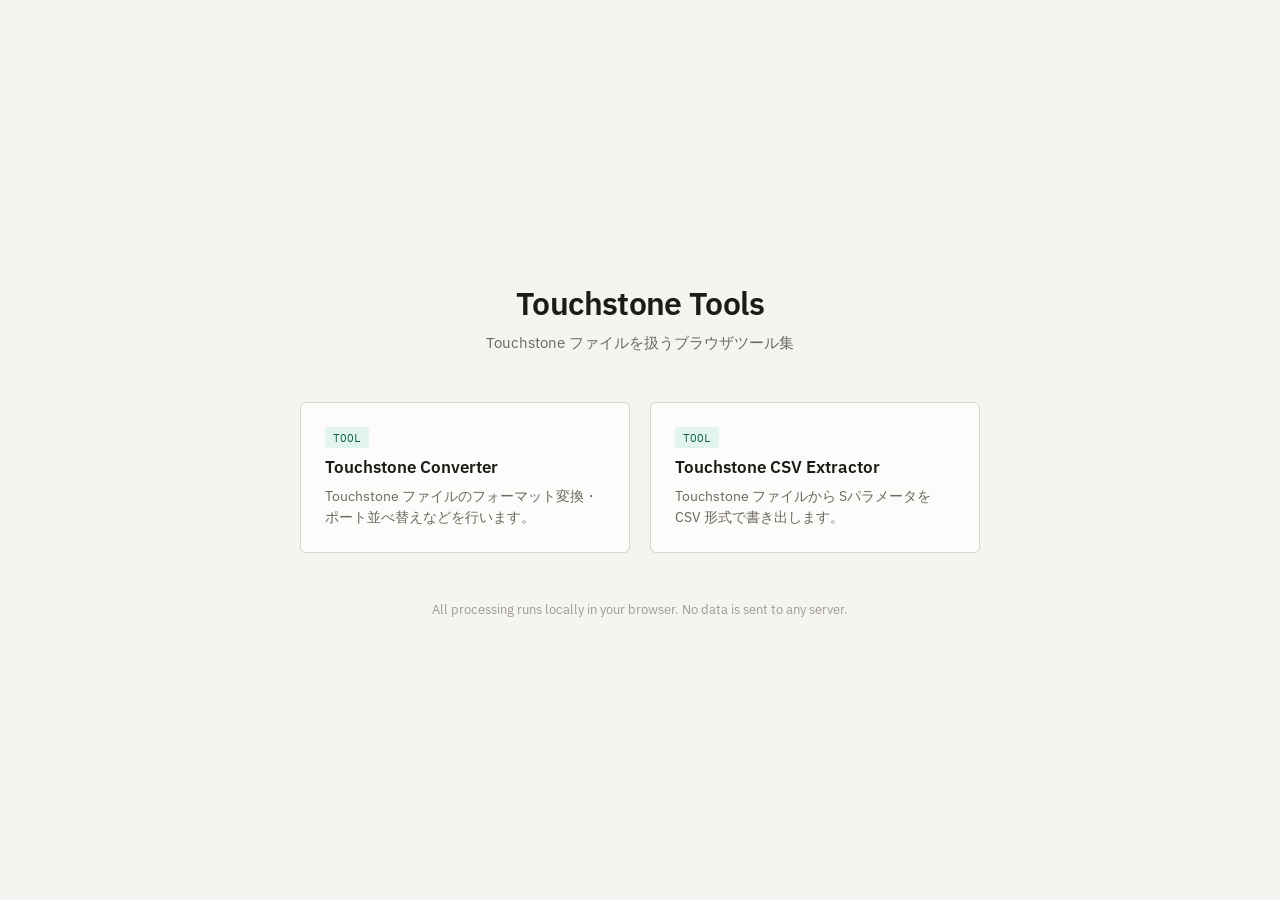
==== index.html @ 4c623be1 "Add index.html as GitHub Pages landing page Links to Touchstone-Converter.html and Touchstone-CSV.ht" ====
<!DOCTYPE html>
<html lang="ja">
<head>
<meta charset="UTF-8">
<meta name="viewport" content="width=device-width, initial-scale=1.0">
<title>Touchstone Tools</title>
<link rel="preconnect" href="https://fonts.googleapis.com">
<link href="https://fonts.googleapis.com/css2?family=IBM+Plex+Mono:wght@400;500&family=IBM+Plex+Sans:wght@400;500;600&display=swap" rel="stylesheet">
<style>
*, *::before, *::after { box-sizing: border-box; margin: 0; padding: 0; }

:root {
  --bg: #F5F4F1;
  --surface: #FDFCFA;
  --border: #D8D5CE;
  --border-mid: #BFBBAF;
  --text: #1C1B18;
  --text-muted: #6B6860;
  --text-faint: #9E9B93;
  --accent: #0A5C47;
  --accent-bg: #E1F5EE;
  --accent-mid: #1D9E75;
  --mono: 'IBM Plex Mono', 'Cascadia Code', 'Menlo', monospace;
  --sans: 'IBM Plex Sans', 'Segoe UI', system-ui, sans-serif;
  --radius: 6px;
}

body {
  font-family: var(--sans);
  background: var(--bg);
  color: var(--text);
  min-height: 100vh;
  display: flex;
  flex-direction: column;
  align-items: center;
  justify-content: center;
  padding: 2rem 1rem;
}

header {
  text-align: center;
  margin-bottom: 3rem;
}

header h1 {
  font-size: 2rem;
  font-weight: 600;
  letter-spacing: -0.02em;
  margin-bottom: 0.5rem;
}

header p {
  color: var(--text-muted);
  font-size: 0.95rem;
}

.tools {
  display: grid;
  grid-template-columns: repeat(auto-fit, minmax(260px, 1fr));
  gap: 1.25rem;
  width: 100%;
  max-width: 680px;
}

.tool-card {
  background: var(--surface);
  border: 1px solid var(--border);
  border-radius: var(--radius);
  padding: 1.5rem;
  text-decoration: none;
  color: inherit;
  transition: border-color 0.15s, box-shadow 0.15s;
  display: flex;
  flex-direction: column;
  gap: 0.5rem;
}

.tool-card:hover {
  border-color: var(--accent-mid);
  box-shadow: 0 2px 8px rgba(10, 92, 71, 0.08);
}

.tool-card .label {
  font-family: var(--mono);
  font-size: 0.7rem;
  color: var(--accent);
  background: var(--accent-bg);
  padding: 0.2rem 0.5rem;
  border-radius: 3px;
  align-self: flex-start;
}

.tool-card h2 {
  font-size: 1.05rem;
  font-weight: 600;
}

.tool-card p {
  font-size: 0.875rem;
  color: var(--text-muted);
  line-height: 1.5;
}

footer {
  margin-top: 3rem;
  font-size: 0.8rem;
  color: var(--text-faint);
}
</style>
</head>
<body>

<header>
  <h1>Touchstone Tools</h1>
  <p>Touchstone ファイルを扱うブラウザツール集</p>
</header>

<div class="tools">
  <a class="tool-card" href="Touchstone-Converter.html">
    <span class="label">TOOL</span>
    <h2>Touchstone Converter</h2>
    <p>Touchstone ファイルのフォーマット変換・ポート並べ替えなどを行います。</p>
  </a>
  <a class="tool-card" href="Touchstone-CSV.html">
    <span class="label">TOOL</span>
    <h2>Touchstone CSV Extractor</h2>
    <p>Touchstone ファイルから Sパラメータを CSV 形式で書き出します。</p>
  </a>
</div>

<footer>All processing runs locally in your browser. No data is sent to any server.</footer>

</body>
</html>
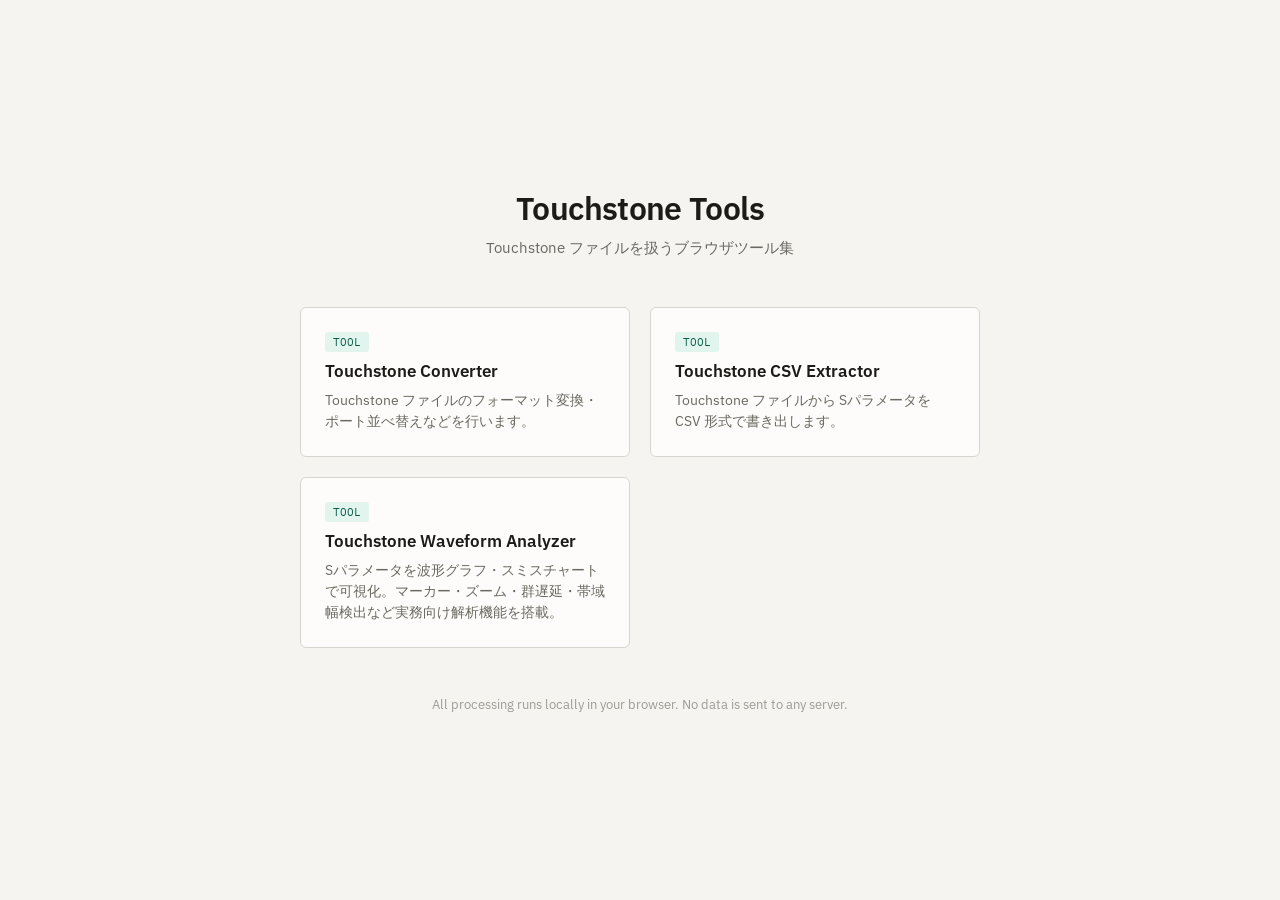
==== commit 011d8bc9: "Add Touchstone Waveform Analyzer tool プロ向け波形確認ツール Touchstone-Waveform.html を新規追加。  主な機能: - 矩形グラフ（dB " ====
--- a/index.html
+++ b/index.html
@@ -126,6 +126,11 @@
     <h2>Touchstone CSV Extractor</h2>
     <p>Touchstone ファイルから Sパラメータを CSV 形式で書き出します。</p>
   </a>
+  <a class="tool-card" href="Touchstone-Waveform.html">
+    <span class="label">TOOL</span>
+    <h2>Touchstone Waveform Analyzer</h2>
+    <p>Sパラメータを波形グラフ・スミスチャートで可視化。マーカー・ズーム・群遅延・帯域幅検出など実務向け解析機能を搭載。</p>
+  </a>
 </div>
 
 <footer>All processing runs locally in your browser. No data is sent to any server.</footer>
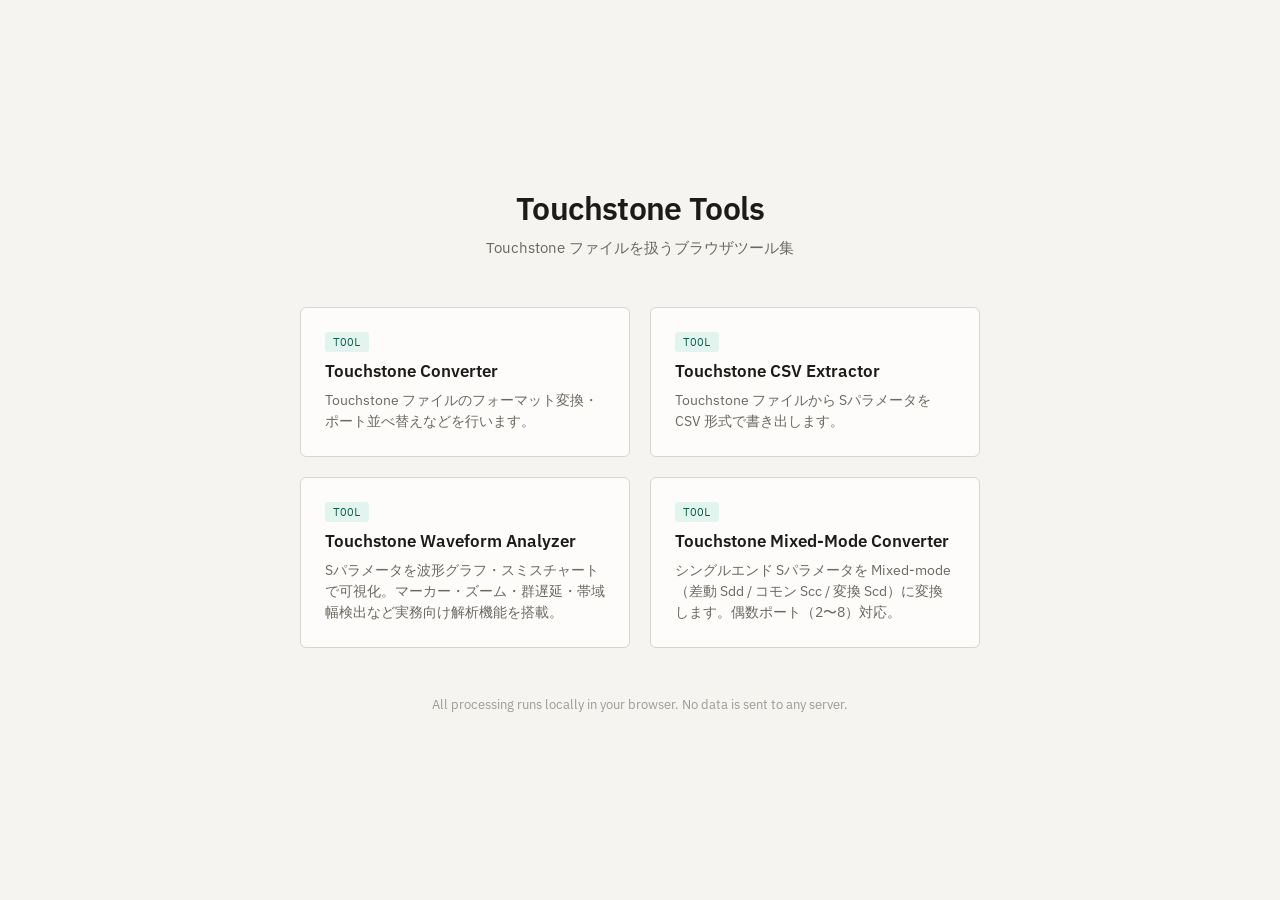
==== commit c934a5f5: "feat: Mixed-mode Sパラメーター変換ツールを追加 シングルエンド Touchstone ファイル（.s2p/.s4p/.s6p/.s8p）を 差動(Sdd)・コモン(Scc)・変換モー" ====
--- a/index.html
+++ b/index.html
@@ -131,6 +131,11 @@
     <h2>Touchstone Waveform Analyzer</h2>
     <p>Sパラメータを波形グラフ・スミスチャートで可視化。マーカー・ズーム・群遅延・帯域幅検出など実務向け解析機能を搭載。</p>
   </a>
+  <a class="tool-card" href="Touchstone-MixedMode.html">
+    <span class="label">TOOL</span>
+    <h2>Touchstone Mixed-Mode Converter</h2>
+    <p>シングルエンド Sパラメータを Mixed-mode（差動 Sdd / コモン Scc / 変換 Scd）に変換します。偶数ポート（2〜8）対応。</p>
+  </a>
 </div>
 
 <footer>All processing runs locally in your browser. No data is sent to any server.</footer>
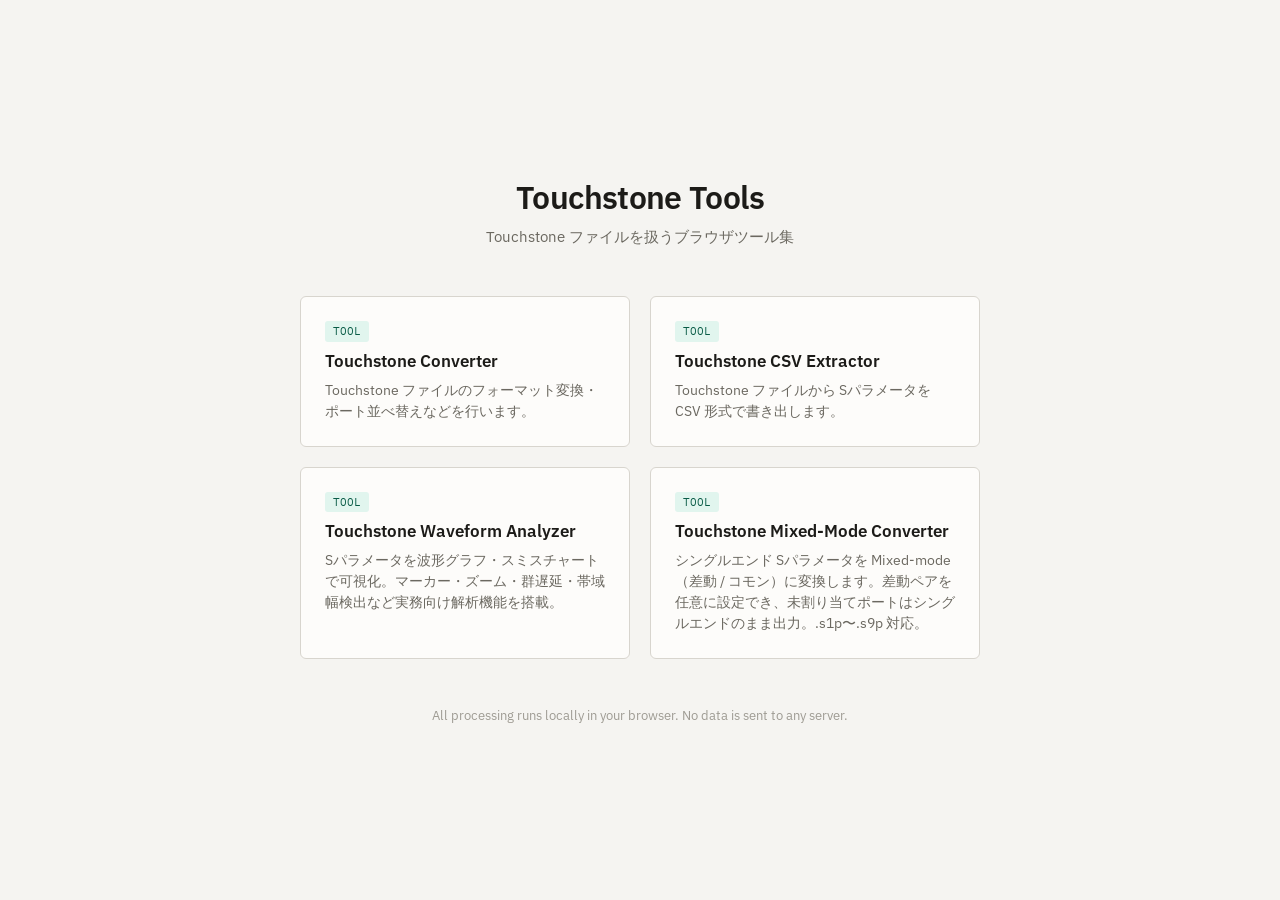
==== commit 4e39791e: "fix: index.htmlのTouchstone MixedMode説明文を修正 誤り: 偶数ポート（2〜8）のみ対応・Sdd/Scc/Scdのみ記載 正: .s1p〜.s9p（奇数ポートも可）・" ====
--- a/index.html
+++ b/index.html
@@ -134,7 +134,7 @@
   <a class="tool-card" href="Touchstone-MixedMode.html">
     <span class="label">TOOL</span>
     <h2>Touchstone Mixed-Mode Converter</h2>
-    <p>シングルエンド Sパラメータを Mixed-mode（差動 Sdd / コモン Scc / 変換 Scd）に変換します。偶数ポート（2〜8）対応。</p>
+    <p>シングルエンド Sパラメータを Mixed-mode（差動 / コモン）に変換します。差動ペアを任意に設定でき、未割り当てポートはシングルエンドのまま出力。.s1p〜.s9p 対応。</p>
   </a>
 </div>
 
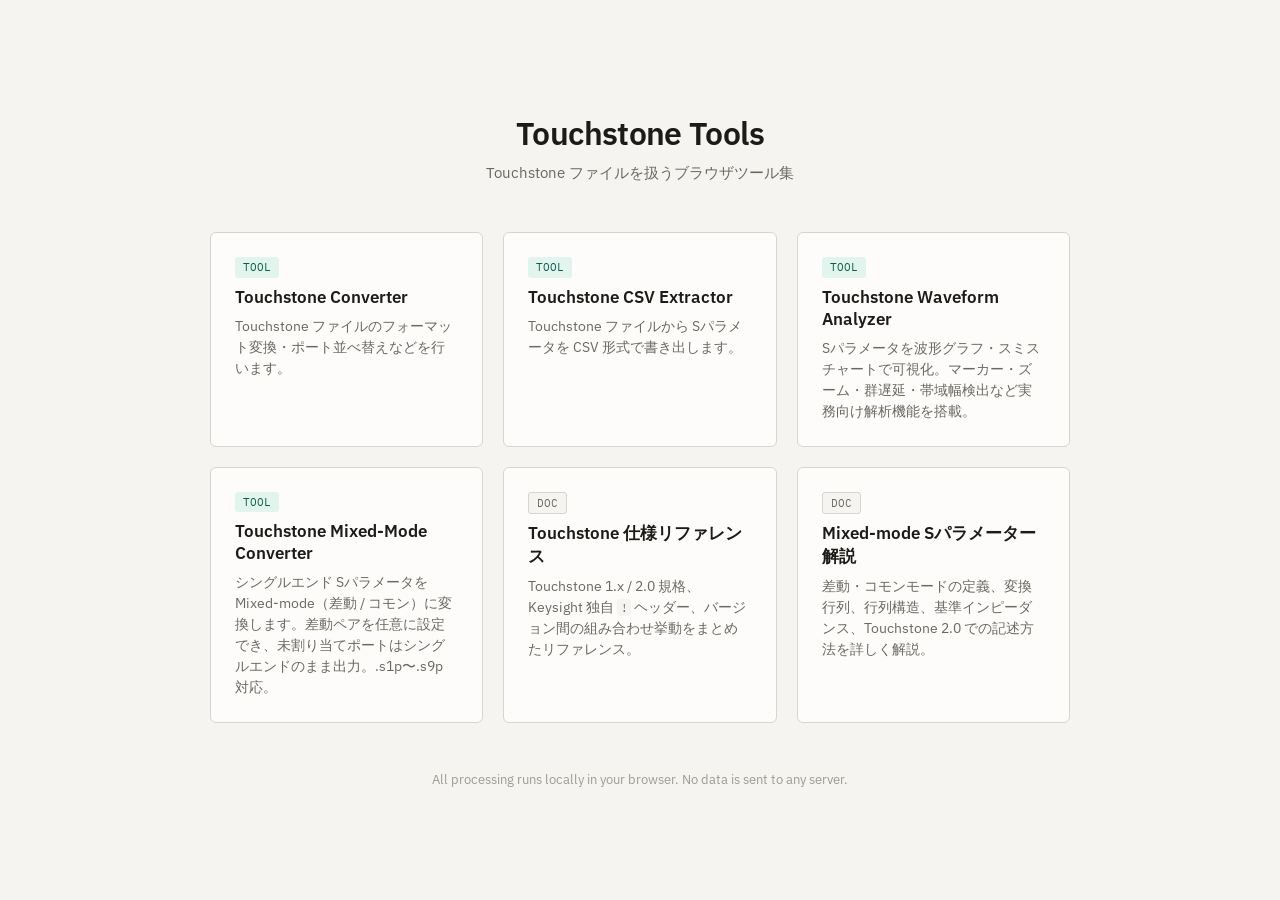
==== commit b401de00: "Add Touchstone spec reference and mixed-mode S-parameter documentation pages Agent-Logs-Url: https:/" ====
--- a/index.html
+++ b/index.html
@@ -59,7 +59,7 @@
   grid-template-columns: repeat(auto-fit, minmax(260px, 1fr));
   gap: 1.25rem;
   width: 100%;
-  max-width: 680px;
+  max-width: 860px;
 }
 
 .tool-card {
@@ -90,6 +90,17 @@
   align-self: flex-start;
 }
 
+.tool-card .label-doc {
+  font-family: var(--mono);
+  font-size: 0.7rem;
+  color: var(--text-muted);
+  background: var(--bg);
+  border: 1px solid var(--border);
+  padding: 0.2rem 0.5rem;
+  border-radius: 3px;
+  align-self: flex-start;
+}
+
 .tool-card h2 {
   font-size: 1.05rem;
   font-weight: 600;
@@ -99,6 +110,14 @@
   font-size: 0.875rem;
   color: var(--text-muted);
   line-height: 1.5;
+}
+
+.tool-card p code {
+  font-family: 'IBM Plex Mono', 'Cascadia Code', 'Menlo', monospace;
+  font-size: 0.82em;
+  background: var(--bg);
+  border-radius: 3px;
+  padding: 0.1em 0.3em;
 }
 
 footer {
@@ -136,6 +155,16 @@
     <h2>Touchstone Mixed-Mode Converter</h2>
     <p>シングルエンド Sパラメータを Mixed-mode（差動 / コモン）に変換します。差動ペアを任意に設定でき、未割り当てポートはシングルエンドのまま出力。.s1p〜.s9p 対応。</p>
   </a>
+  <a class="tool-card" href="Touchstone-Spec.html">
+    <span class="label-doc">DOC</span>
+    <h2>Touchstone 仕様リファレンス</h2>
+    <p>Touchstone 1.x / 2.0 規格、Keysight 独自 <code>!</code> ヘッダー、バージョン間の組み合わせ挙動をまとめたリファレンス。</p>
+  </a>
+  <a class="tool-card" href="Touchstone-MixedMode-Spec.html">
+    <span class="label-doc">DOC</span>
+    <h2>Mixed-mode Sパラメーター解説</h2>
+    <p>差動・コモンモードの定義、変換行列、行列構造、基準インピーダンス、Touchstone 2.0 での記述方法を詳しく解説。</p>
+  </a>
 </div>
 
 <footer>All processing runs locally in your browser. No data is sent to any server.</footer>
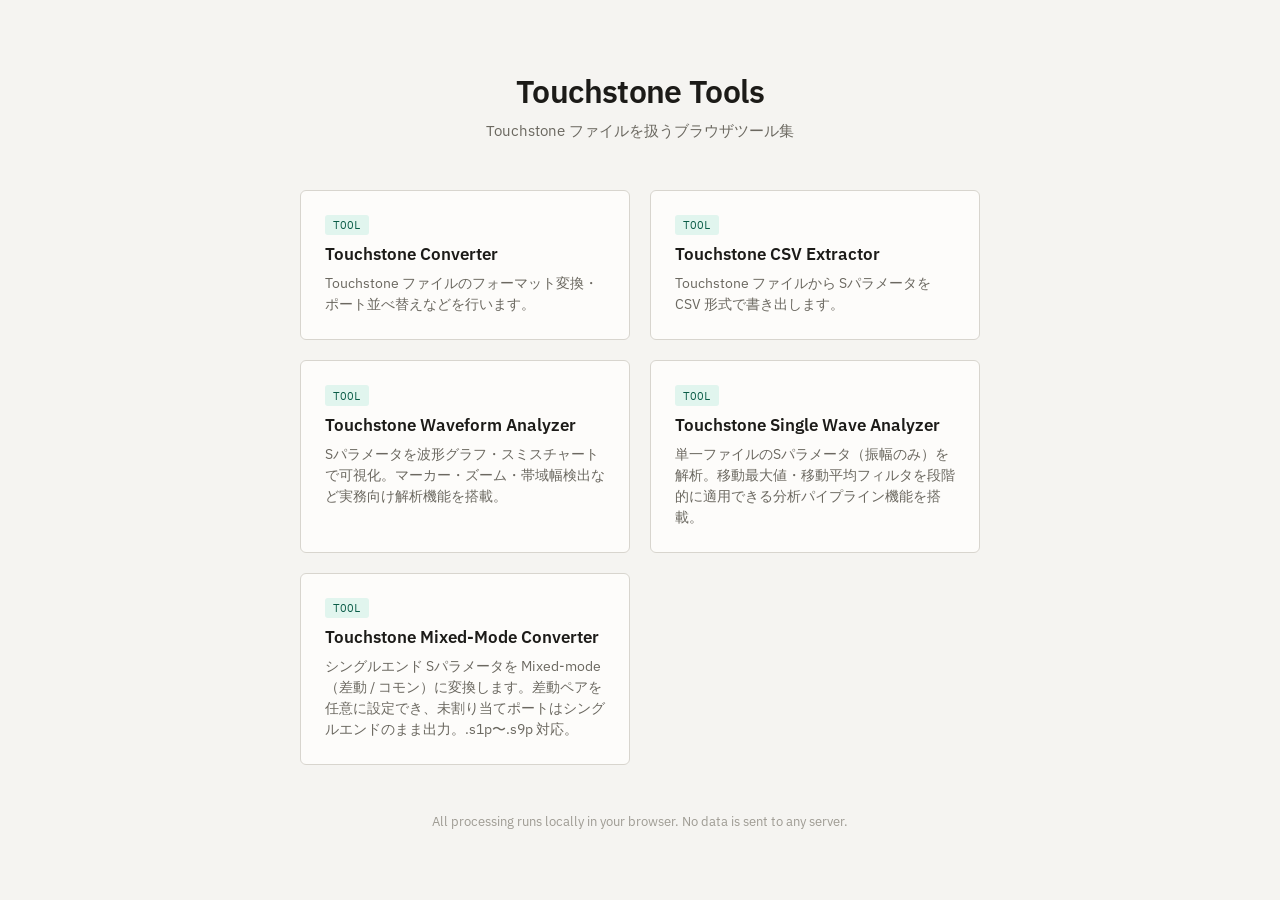
==== commit 4157320f: "Revert #17 pipeline from Waveform; extract as SingleWave tool - Touchstone-Waveform.html: revert PR " ====
--- a/index.html
+++ b/index.html
@@ -59,7 +59,7 @@
   grid-template-columns: repeat(auto-fit, minmax(260px, 1fr));
   gap: 1.25rem;
   width: 100%;
-  max-width: 860px;
+  max-width: 680px;
 }
 
 .tool-card {
@@ -90,17 +90,6 @@
   align-self: flex-start;
 }
 
-.tool-card .label-doc {
-  font-family: var(--mono);
-  font-size: 0.7rem;
-  color: var(--text-muted);
-  background: var(--bg);
-  border: 1px solid var(--border);
-  padding: 0.2rem 0.5rem;
-  border-radius: 3px;
-  align-self: flex-start;
-}
-
 .tool-card h2 {
   font-size: 1.05rem;
   font-weight: 600;
@@ -110,14 +99,6 @@
   font-size: 0.875rem;
   color: var(--text-muted);
   line-height: 1.5;
-}
-
-.tool-card p code {
-  font-family: 'IBM Plex Mono', 'Cascadia Code', 'Menlo', monospace;
-  font-size: 0.82em;
-  background: var(--bg);
-  border-radius: 3px;
-  padding: 0.1em 0.3em;
 }
 
 footer {
@@ -148,22 +129,17 @@
   <a class="tool-card" href="Touchstone-Waveform.html">
     <span class="label">TOOL</span>
     <h2>Touchstone Waveform Analyzer</h2>
-    <p>Sパラメータを波形グラフ・スミスチャートで可視化。マーカー・ズーム・群遅延・帯域幅検出など実務向け解析機能を搭載。</p>
+    <p>Sパラメータを波形グラフ・スミスチャートで可視化。マーカー・ズーム・帯域幅検出など実務向け解析機能を搭載。</p>
+  </a>
+  <a class="tool-card" href="Touchstone-SingleWave.html">
+    <span class="label">TOOL</span>
+    <h2>Touchstone Single Wave Analyzer</h2>
+    <p>単一ファイルのSパラメータ（振幅のみ）を解析。移動最大値・移動平均フィルタを段階的に適用できる分析パイプライン機能を搭載。</p>
   </a>
   <a class="tool-card" href="Touchstone-MixedMode.html">
     <span class="label">TOOL</span>
     <h2>Touchstone Mixed-Mode Converter</h2>
     <p>シングルエンド Sパラメータを Mixed-mode（差動 / コモン）に変換します。差動ペアを任意に設定でき、未割り当てポートはシングルエンドのまま出力。.s1p〜.s9p 対応。</p>
-  </a>
-  <a class="tool-card" href="Touchstone-Spec.html">
-    <span class="label-doc">DOC</span>
-    <h2>Touchstone 仕様リファレンス</h2>
-    <p>Touchstone 1.x / 2.0 規格、Keysight 独自 <code>!</code> ヘッダー、バージョン間の組み合わせ挙動をまとめたリファレンス。</p>
-  </a>
-  <a class="tool-card" href="Touchstone-MixedMode-Spec.html">
-    <span class="label-doc">DOC</span>
-    <h2>Mixed-mode Sパラメーター解説</h2>
-    <p>差動・コモンモードの定義、変換行列、行列構造、基準インピーダンス、Touchstone 2.0 での記述方法を詳しく解説。</p>
   </a>
 </div>
 
